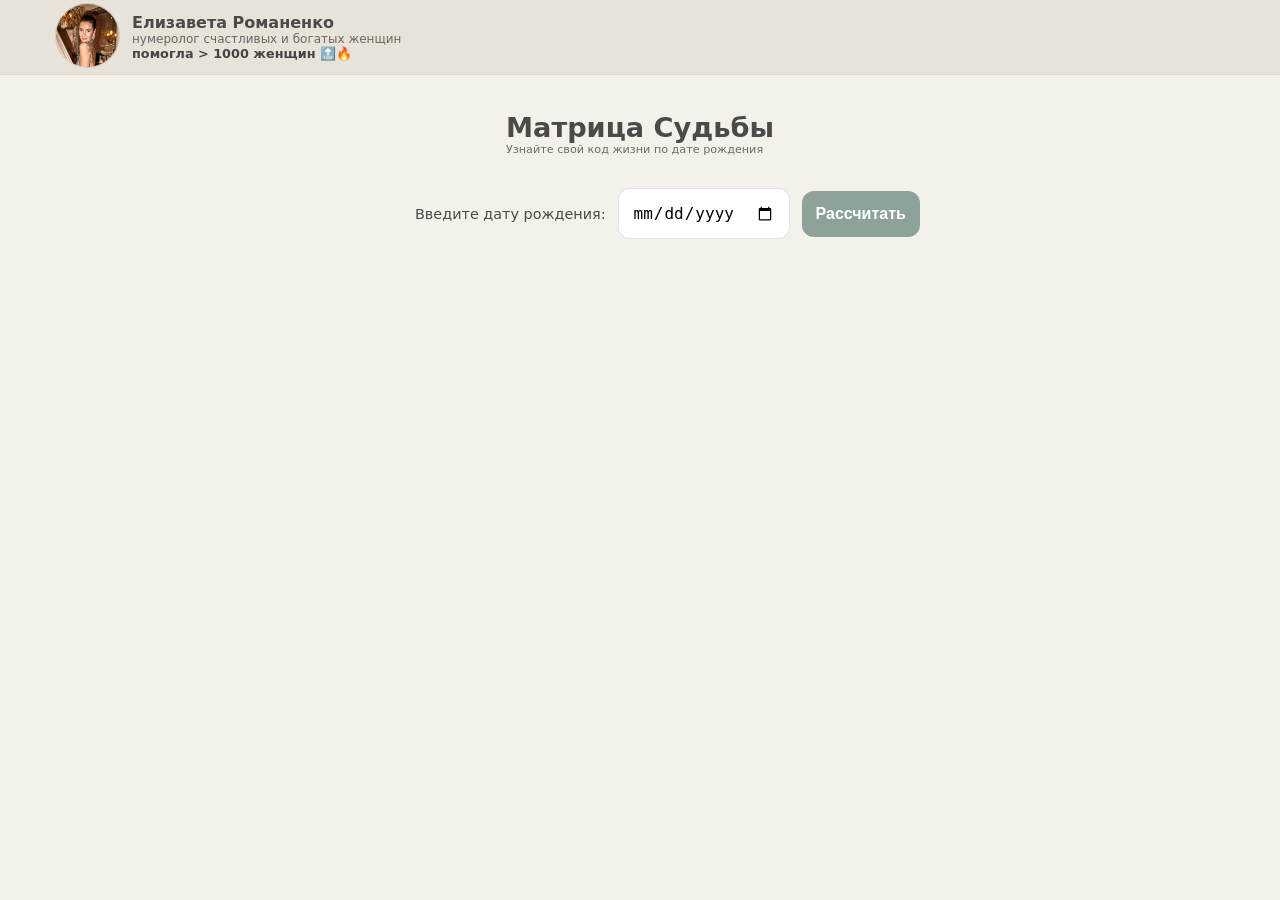
==== index.html @ 77413394 "add hats and style" ====
<!DOCTYPE html>
<html lang="ru">

<head>
  <meta charset="UTF-8" />
  <meta name="viewport" content="width=device-width, initial-scale=1.0" />
  <link rel="stylesheet" href="style.css">
  <link rel="icon"
    href="data:image/svg+xml,<svg xmlns=%22http://www.w3.org/2000/svg%22 viewBox=%220 0 100 100%22><text y=%22.9em%22 font-size=%2290%22>🔮</text></svg>">
  <title>Матрица Судьбы: 22 Аркана</title>
</head>

<body>
  <nav class="expert-banner">
    <div class="banner-content">
      <div class="expert-info">
        <div class="expert-photo">
          <img src="expert-photo.png" alt="Елизавета Романенко">
        </div>
        <div class="expert-text">
            <span class="expert-name">Елизавета Романенко</span>
            <span class="expert-sub">нумеролог счастливых и богатых женщин</span>
            <span class="expert-stat">помогла > 1000 женщин 🔝🔥</span>
        </div>
      </div>
    </div>
  </nav>

  <div id="app">
    <header class="header">
      <h1>Матрица Судьбы</h1>
      <p>Узнайте свой код жизни по дате рождения</p>
    </header>

    <main class="container">
      <section class="input-section">
        <label for="birth-date">Введите дату рождения:</label>
        <input type="date" id="birth-date" required />
        <button id="calculate-btn">Рассчитать</button>
      </section>

      <section id="matrix-display" class="matrix-container"></section>
    </main>
  </div>
  <script type="module" src="main.js"></script>
</body>

</html>
---- style.css ----
:root {
  --bg-color: #f4f1ea;
  --text-color: #4a4a4a;
  --primary-color: #8da399;
  --matrix-line-color: rgba(74, 74, 74, 0.2);
}

* {
  box-sizing: border-box;
  margin: 0;
  padding: 0;
}

body {
  margin: 0;
  padding: 0;
  display: flex;
  flex-direction: column;
  justify-content: flex-start;
  align-items: center;
  min-height: 100vh;
  background-color: var(--bg-color);
  color: var(--text-color);
  font-family: 'Inter', system-ui, sans-serif;
  overflow-x: hidden;
}

#app {
  padding: 20px 15px;
  display: flex;
  flex-direction: column;
  align-items: center;
}

.header h1 {
  font-size: clamp(1.5rem, 8vw, 2.5rem);
  margin-top: 5px;
  font-size: 1.7rem;
  text-align: center;
}

.header p {
  font-size: 0.7rem;
  opacity: 0.8;
  margin-bottom: 2rem;
}

.input-section {
  display: flex;
  flex-direction: column;
  align-items: center;
  gap: 12px;
  width: 90%;
  max-width: 400px;
  margin: 0 auto 2rem;
}

.input-section label {
  white-space: nowrap;
  font-size: 0.9rem;
  text-align: center;
  width: 100%;
}

input,
button {
  width: 100%;
  padding: 14px;
  font-size: 16px;
  border-radius: 12px;
  box-sizing: border-box;
  -webkit-appearance: none;
  appearance: none;
  border: 1px solid rgba(74, 74, 74, 0.15);
}

button {
  background-color: var(--primary-color);
  color: white;
  border: none;
  cursor: pointer;
  font-weight: 600;
  transition: opacity 0.25s;
}

button:hover {
  opacity: 0.9;
}

.matrix-container {
  width: 100%;
  max-width: 500px;
  margin: 0 auto;
  display: flex;
  justify-content: center;
}

.matrix-container svg {
  width: 100%;
  height: auto;
  display: block;
  filter: drop-shadow(0 4px 12px rgba(0, 0, 0, 0.15));
}

@media (min-width: 480px) {
  .input-section {
    flex-direction: row;
    width: 90%;
    max-width: 500px;
  }

  #app {
    padding: 2rem;
  }
}

@media (max-width: 360px) {
  .input-section label {
    font-size: 0.7rem;
  }
}

.expert-banner {
  top: 0;
  z-index: 1000;
  width: 100%;
  height: 75px;
  background-color: rgb(230, 225, 215, 0.9);
  border-bottom: 1px solid #e0d8c8;
  display: flex;
  align-items: center;
  box-sizing: border-box;
}

.banner-content {
  width: 100%;
  max-width: 1200px;
  margin: 0 auto;
  padding: 0 15px;
  display: flex;
  justify-content: space-between;
  align-items: center;
}

.expert-info {
  display: flex;
  align-items: center;
  gap: 12px;
  min-width: 0;
}

.expert-photo img {
  width: 65px;
  height: 65px;
  flex-shrink: 0;
  border-radius: 50%;
  overflow: hidden;
  border: 1px solid #d1c7b7;
}

.expert-text {
  display: flex;
  flex-direction: column;
}

.expert-name {
  font-weight: 700;
  font-size: 1rem;
  white-space: nowrap;
  overflow: hidden;
  text-overflow: ellipsis;
}

.expert-sub {
  font-size: 0.75rem;
  color: #666;
  line-height: 1.2;
}

.expert-stat {
  font-size: 0.8rem;
  font-weight: 600;
  color: #444;
  max-width: 1200px;
}
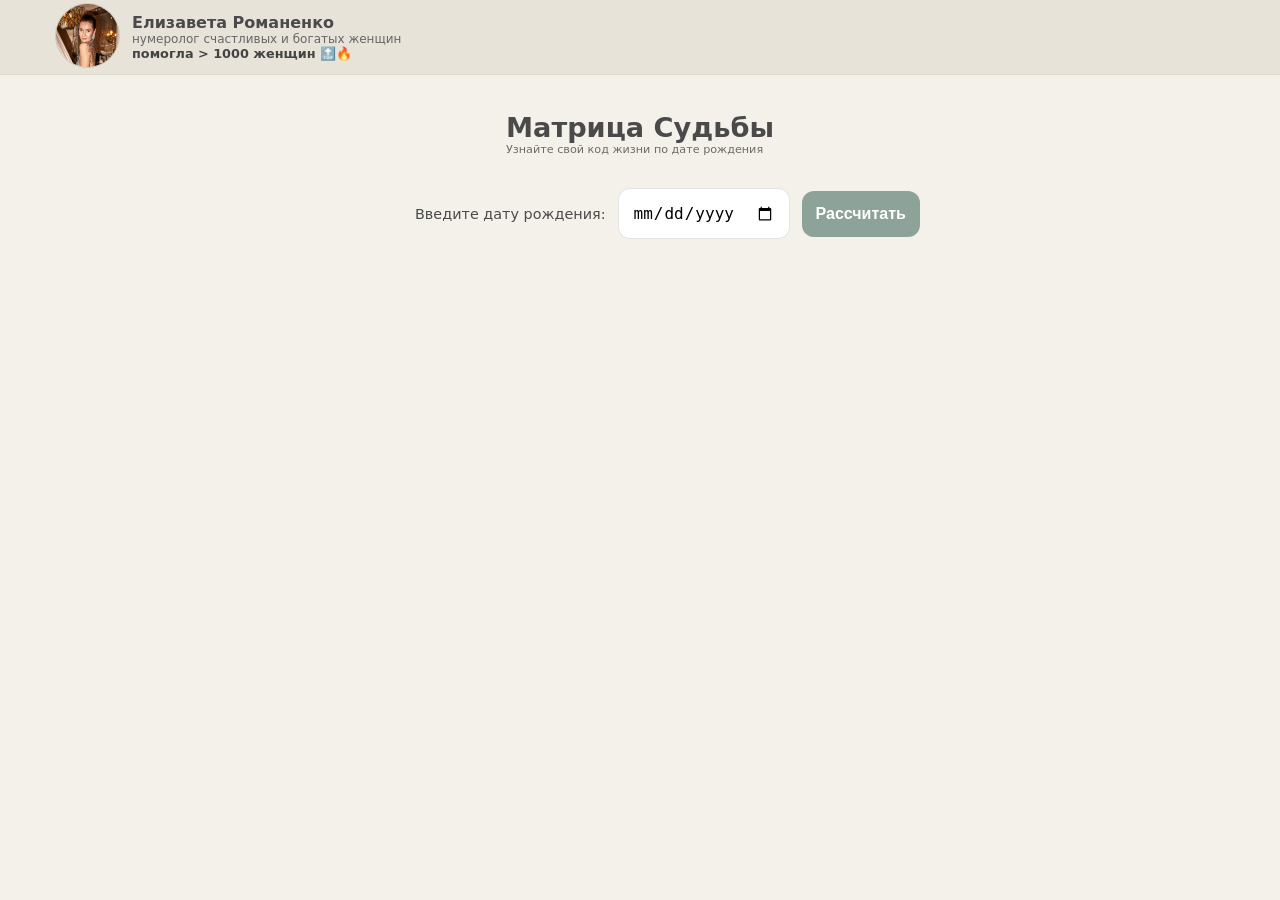
==== commit 9955a692: "fix: mobile image scaling" ====
--- a/index.html
+++ b/index.html
@@ -3,7 +3,7 @@
 
 <head>
   <meta charset="UTF-8" />
-  <meta name="viewport" content="width=device-width, initial-scale=1.0" />
+  <meta name="viewport" content="width=device-width, initial-scale=1.0, maximum-scale=1.0, user-scalable=no"/>
   <link rel="stylesheet" href="style.css">
   <link rel="icon"
     href="data:image/svg+xml,<svg xmlns=%22http://www.w3.org/2000/svg%22 viewBox=%220 0 100 100%22><text y=%22.9em%22 font-size=%2290%22>🔮</text></svg>">
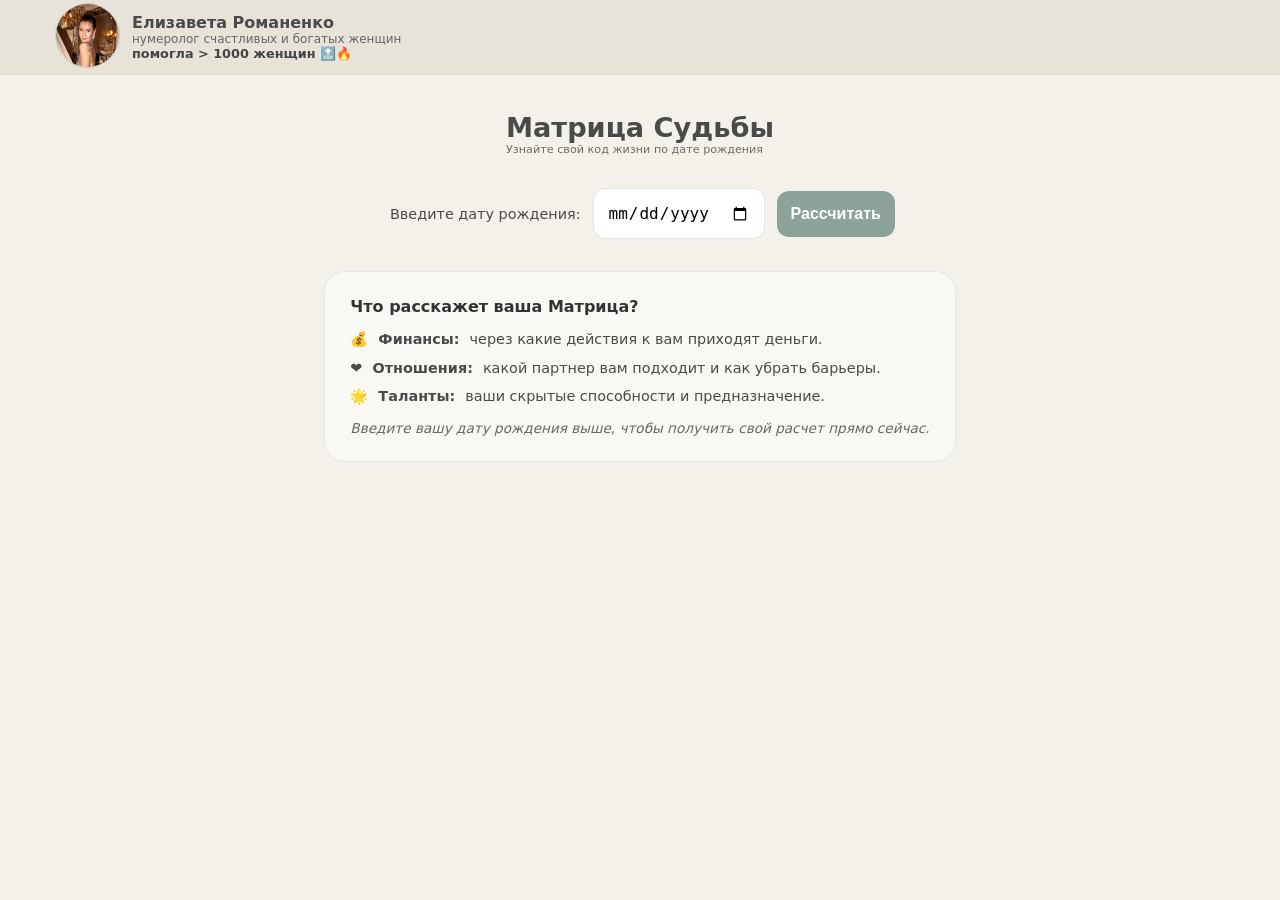
==== commit e824baf8: "add welcome message" ====
--- a/index.html
+++ b/index.html
@@ -3,7 +3,7 @@
 
 <head>
   <meta charset="UTF-8" />
-  <meta name="viewport" content="width=device-width, initial-scale=1.0, maximum-scale=1.0, user-scalable=no"/>
+  <meta name="viewport" content="width=device-width, initial-scale=1.0, maximum-scale=1.0, user-scalable=no" />
   <link rel="stylesheet" href="style.css">
   <link rel="icon"
     href="data:image/svg+xml,<svg xmlns=%22http://www.w3.org/2000/svg%22 viewBox=%220 0 100 100%22><text y=%22.9em%22 font-size=%2290%22>🔮</text></svg>">
@@ -18,9 +18,9 @@
           <img src="expert-photo.png" alt="Елизавета Романенко">
         </div>
         <div class="expert-text">
-            <span class="expert-name">Елизавета Романенко</span>
-            <span class="expert-sub">нумеролог счастливых и богатых женщин</span>
-            <span class="expert-stat">помогла > 1000 женщин 🔝🔥</span>
+          <span class="expert-name">Елизавета Романенко</span>
+          <span class="expert-sub">нумеролог счастливых и богатых женщин</span>
+          <span class="expert-stat">помогла > 1000 женщин 🔝🔥</span>
         </div>
       </div>
     </div>
@@ -39,7 +39,34 @@
         <button id="calculate-btn">Рассчитать</button>
       </section>
 
+      <section id="welcome-content" class="welcome-section">
+        <div class="welcome-card">
+          <h2>Что расскажет ваша Матрица?</h2>
+          <ul class="benefit-list">
+            <li><span>💰</span><strong>Финансы:</strong> через какие действия к вам приходят деньги.</li>
+            <li><span>❤️</span><strong>Отношения:</strong> какой партнер вам подходит и как убрать барьеры.</li>
+            <li><span>🌟</span><strong>Таланты:</strong> ваши скрытые способности и предназначение.</li>
+          </ul>
+          <p class="welcome-note">Введите вашу дату рождения выше, чтобы получить свой расчет прямо сейчас.</p>
+        </div>
+      </section>
+
       <section id="matrix-display" class="matrix-container"></section>
+
+      <section id="cta-section" class="cta-hidden">
+        <div class="cta-content">
+          <p>Вы уже видите свою матрицу.
+            Но без расшифровки это просто набор цифр.
+          </p>
+          <div class="cta-highlight">
+            <p>Именно в разборе становится понятно:</p>
+            <p>где вы теряете деньги, почему повторяются
+              ситуации, а главное — <strong>как это изменить</strong>.</p>
+          </div>
+          <a href="https://t.me/Elizaveta_Romanenk0" target="_blank" class="cta-button">Разобрать мою матрицу с
+            экспертом</a>
+        </div>
+      </section>
     </main>
   </div>
   <script type="module" src="main.js"></script>
--- a/style.css
+++ b/style.css
@@ -182,4 +182,124 @@
   font-weight: 600;
   color: #444;
   max-width: 1200px;
+}
+
+.cta-hidden {
+  display: none;
+  opacity: 0;
+}
+
+.cta-visible {
+  display: block;
+  animation: fadeIdBlur 1s ease-out forwards;
+  margin-top: 3rem;
+  padding: 0 10px;
+  width: 100%;
+  max-width: 450px;
+}
+
+.cta-content {
+  text-align: center;
+  background-color: rgba(255, 255, 255, 0.4);
+  padding: 30px 20 px;
+  border-radius: 24px;
+  border: 1px solid rgba(141, 163, 153, 0.2);
+}
+
+.cta-content p {
+  font-size: 1.2rem;
+  margin-bottom: 8px;
+  font-weight: 500;
+  color: #333;
+}
+
+.cta-highlight {
+  margin: 20px 0;
+  font-size: 0.7rem;
+  line-height: 1;
+  color: var(--text-color);
+  background: white;
+  padding: 15px;
+  border-radius: 16px;
+  box-shadow: 0 4px 10px rgba(0, 0, 0, 0.03);
+}
+
+.cta-highlight p {
+  font-size: 0.7rem;
+}
+
+.cta-button {
+  display: inline-block;
+  background-color: var(--primary-color);
+  color: white;
+  text-decoration: none;
+  padding: 18px 25px;
+  border-radius: 14px;
+  font-weight: 700;
+  font-size: 1rem;
+  transition: all 0.3s ease;
+  box-shadow: 0 10px 20px rgba(141, 163, 153, 0.3);
+}
+
+.cta-button:active {
+  transform: scale(0.96);
+}
+
+@keyframes fadeIdBlur {
+  from {
+    opacity: 0;
+    transform: translateY(30px);
+    filter: blur(10px);
+  }
+  to {
+    opacity: 1;
+    transform: translateY(0);
+    filter: blur(0);
+  }
+}
+
+.welcome-section {
+  margin-bottom: 2rem;
+  transition: opacity 0.5s ease, transform 0.5s ease;
+}
+
+.welcome-hidden {
+  opacity: 0;
+  transform: translateY(-20px);
+  pointer-events: none;
+  display: none;
+}
+
+.welcome-card {
+  background: rgba(255, 255, 255, 0.5);
+  padding: 25px;
+  border-radius: 20px;
+  border: 1px solid rgba(141, 163, 153, 0.2);
+}
+
+.welcome-card h2 {
+  font-size: 1rem;
+  margin-bottom: 15px;
+  color: #333;
+}
+
+.benefit-list {
+  list-style: none;
+  padding: 0;
+  text-align: left;
+}
+
+.benefit-list li {
+  margin-bottom: 12px;
+  font-size: 0.9rem;
+  display: flex;
+  align-items: flex-start;
+  gap: 10px;
+}
+
+.welcome-note {
+  margin-top: 15px;
+  font-style: italic;
+  font-size: 0.85rem;
+  color: #666;
 }
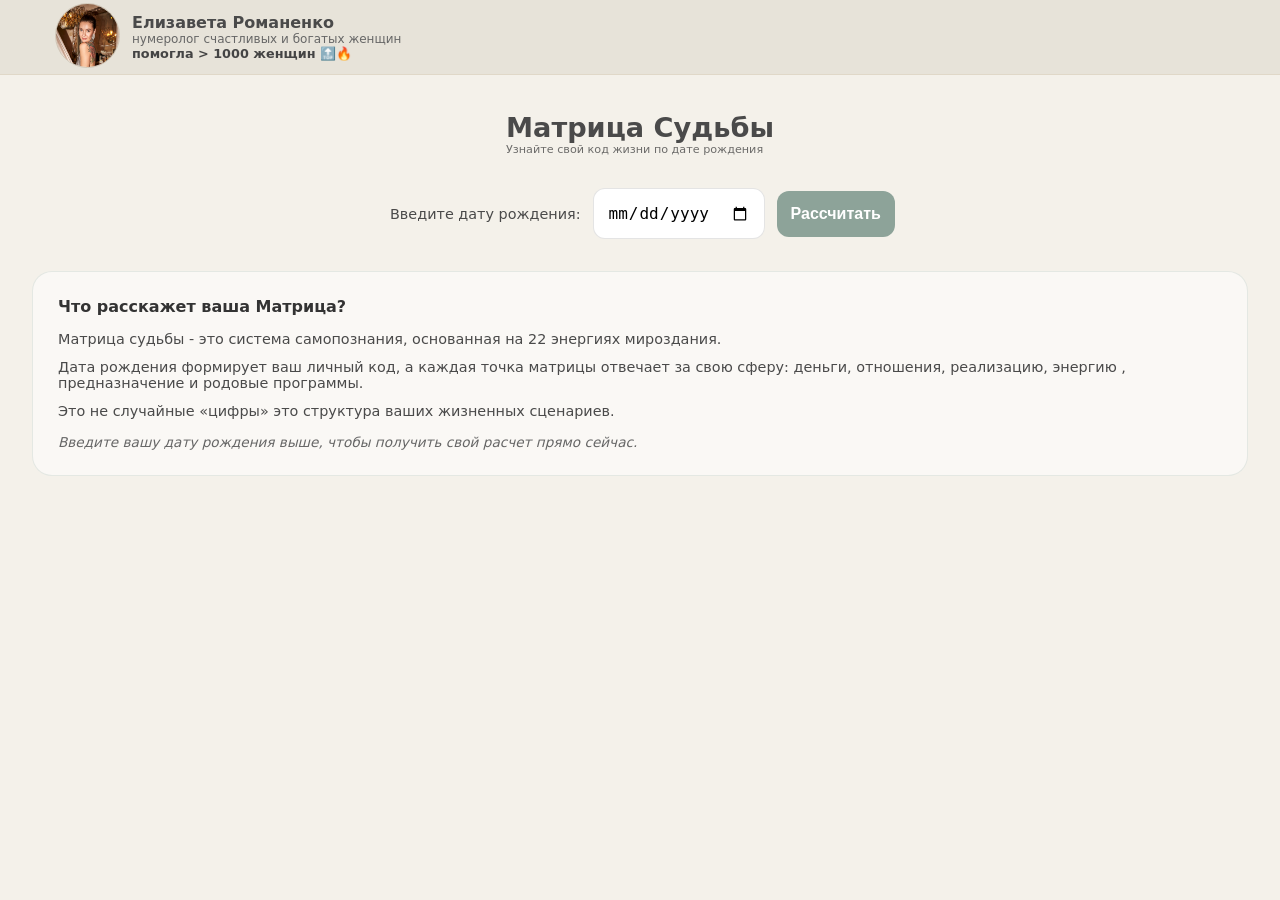
==== commit 18fa727c: "create welcome content" ====
--- a/index.html
+++ b/index.html
@@ -43,9 +43,12 @@
         <div class="welcome-card">
           <h2>Что расскажет ваша Матрица?</h2>
           <ul class="benefit-list">
-            <li><span>💰</span><strong>Финансы:</strong> через какие действия к вам приходят деньги.</li>
-            <li><span>❤️</span><strong>Отношения:</strong> какой партнер вам подходит и как убрать барьеры.</li>
-            <li><span>🌟</span><strong>Таланты:</strong> ваши скрытые способности и предназначение.</li>
+            <li>Матрица судьбы - это система самопознания,
+              основанная на 22 энергиях мироздания.</li>
+            <li>Дата рождения формирует ваш личный код, а каждая точка
+              матрицы отвечает за свою сферу: деньги, отношения, реализацию,
+              энергию , предназначение и родовые программы.</li>
+            <li>Это не случайные «цифры» это структура ваших жизненных сценариев.</li>
           </ul>
           <p class="welcome-note">Введите вашу дату рождения выше, чтобы получить свой расчет прямо сейчас.</p>
         </div>
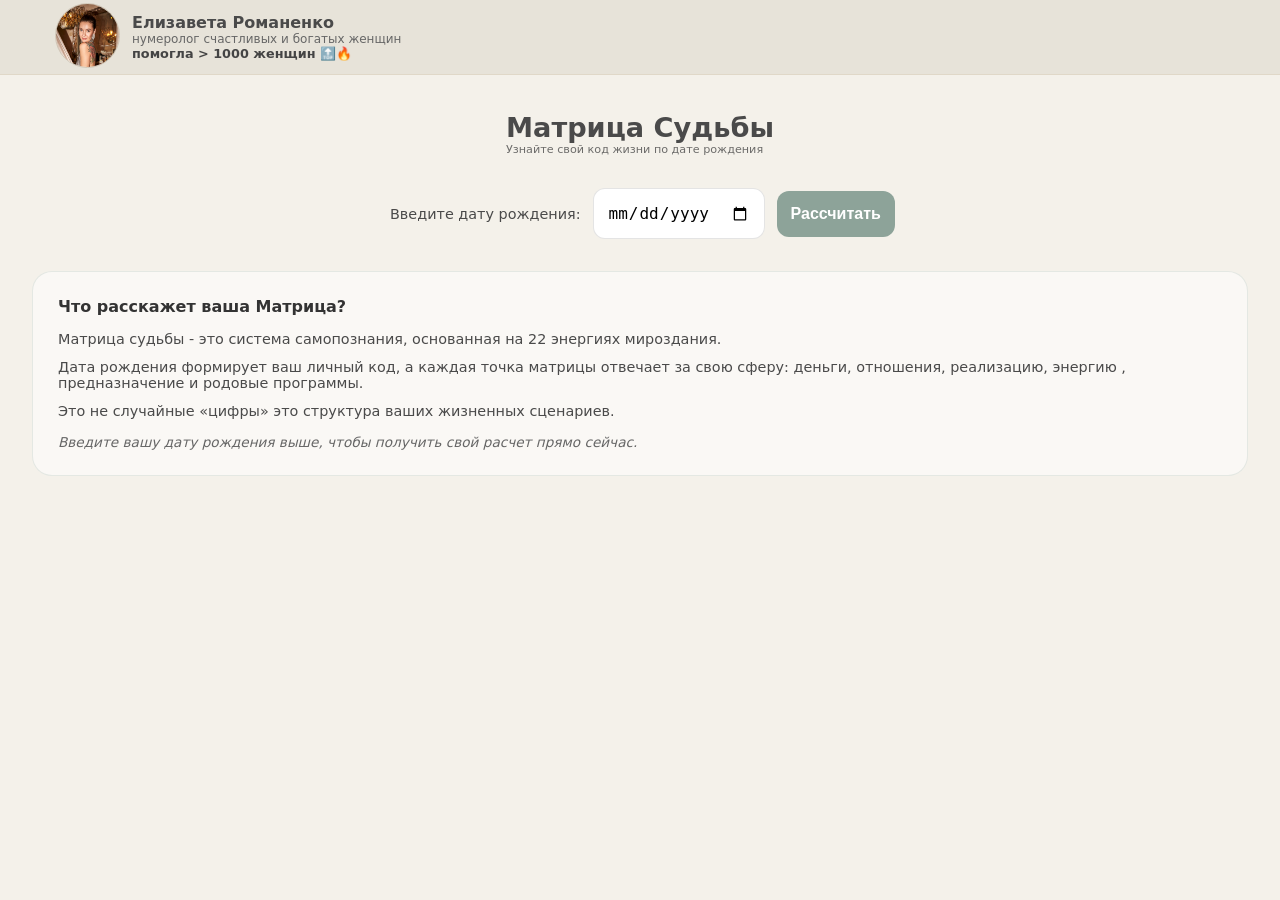
==== commit e86c5829: "create new file html and style" ====
--- a/index.html
+++ b/index.html
@@ -66,8 +66,12 @@
             <p>где вы теряете деньги, почему повторяются
               ситуации, а главное — <strong>как это изменить</strong>.</p>
           </div>
-          <a href="https://t.me/Elizaveta_Romanenk0" target="_blank" class="cta-button">Разобрать мою матрицу с
-            экспертом</a>
+          <a href="https://t.me/Elizaveta_Romanenk0" target="_blank" class="cta-button">Получить разбор 
+            моей матрицы
+          </a>
+          <div class="reviews-section">
+            <a href="reviews.html" id="view-reviews" class="secondary-link">Отзывы</a>
+          </div>
         </div>
       </section>
     </main>
--- a/style.css
+++ b/style.css
@@ -208,6 +208,7 @@
 
 .cta-content p {
   font-size: 1.2rem;
+  margin-top: 10px;
   margin-bottom: 8px;
   font-weight: 500;
   color: #333;
@@ -251,6 +252,7 @@
     transform: translateY(30px);
     filter: blur(10px);
   }
+
   to {
     opacity: 1;
     transform: translateY(0);
@@ -302,4 +304,71 @@
   font-style: italic;
   font-size: 0.85rem;
   color: #666;
+}
+
+.secondary-link {
+  display: inline-block;
+  background-color: var(--primary-color);
+  color: white;
+  text-decoration: none;
+  padding: 18px 25px;
+  margin: 15px;
+  border-radius: 14px;
+  font-weight: 700;
+  font-size: 0.9rem;
+  transition: all 0.3s ease;
+  box-shadow: 0 10px 20px rgba(141, 163, 153, 0.3);
+}
+
+.secondary-link:hover {
+  opacity: 0.7;
+}
+
+.reviews-gallery {
+  display: flex;
+  flex-direction: column;
+  gap: 20px;
+  margin-top: 30px;
+  width: 100%;
+  max-width: 450px;
+  margin-left: auto;
+  margin-right: auto;
+}
+
+.review-item {
+  background: white;
+  padding: 10px;
+  border-radius: 20px;
+  border: 1px solid rgba(141, 163, 153, 0.15);
+  box-shadow: 0 4px 15px rgba(0, 0, 0, 0.03);
+  animation: fadeInUp 0.6s ease forwards;
+}
+
+.review-screenshot {
+  width: 100%;
+  height: auto;
+  display: block;
+  border-radius: 14px;
+  object-fit: contain;
+}
+
+.back-action {
+  margin: 40px 0;
+  text-align: center;
+}
+
+.back-button {
+  display: inline-block;
+  color: #8da399;
+  border: 1px solid #8da399;
+  text-decoration: none;
+  padding: 12px 20px;
+  border-radius: 12px;
+  font-size: 0.9rem;
+  transition: all 0.3s ease;
+}
+
+.back-button:active {
+  background: #8da399;
+  color: white;
 }
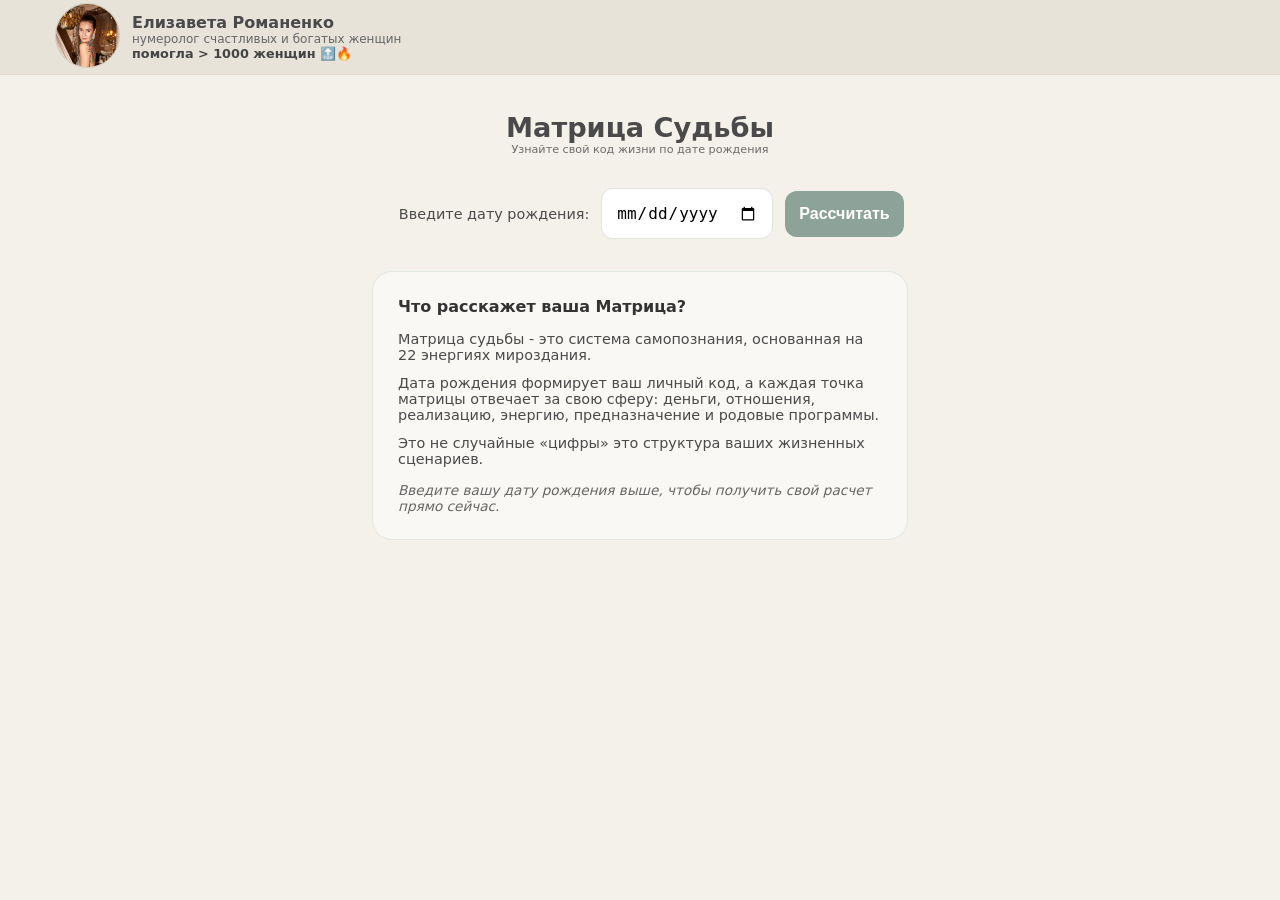
==== commit 643febd0: "fix bugs" ====
--- a/index.html
+++ b/index.html
@@ -3,7 +3,7 @@
 
 <head>
   <meta charset="UTF-8" />
-  <meta name="viewport" content="width=device-width, initial-scale=1.0, maximum-scale=1.0, user-scalable=no" />
+  <meta name="viewport" content="width=device-width, initial-scale=1.0, maximum-scale=1.0, user-scalable=no, viewport-fit=cover"/>
   <link rel="stylesheet" href="style.css">
   <link rel="icon"
     href="data:image/svg+xml,<svg xmlns=%22http://www.w3.org/2000/svg%22 viewBox=%220 0 100 100%22><text y=%22.9em%22 font-size=%2290%22>🔮</text></svg>">
@@ -47,7 +47,7 @@
               основанная на 22 энергиях мироздания.</li>
             <li>Дата рождения формирует ваш личный код, а каждая точка
               матрицы отвечает за свою сферу: деньги, отношения, реализацию,
-              энергию , предназначение и родовые программы.</li>
+              энергию, предназначение и родовые программы.</li>
             <li>Это не случайные «цифры» это структура ваших жизненных сценариев.</li>
           </ul>
           <p class="welcome-note">Введите вашу дату рождения выше, чтобы получить свой расчет прямо сейчас.</p>
@@ -66,12 +66,10 @@
             <p>где вы теряете деньги, почему повторяются
               ситуации, а главное — <strong>как это изменить</strong>.</p>
           </div>
-          <a href="https://t.me/Elizaveta_Romanenk0" target="_blank" class="cta-button">Получить разбор 
+          <a href="https://t.me/Elizaveta_Romanenk0" target="_blank" class="cta-button">Получить разбор
             моей матрицы
           </a>
-          <div class="reviews-section">
-            <a href="reviews.html" id="view-reviews" class="secondary-link">Отзывы</a>
-          </div>
+          <a href="reviews.html" id="view-reviews" class="secondary-link">Отзывы</a>
         </div>
       </section>
     </main>
--- a/style.css
+++ b/style.css
@@ -26,10 +26,20 @@
 }
 
 #app {
+  width: 100%;
+  max-width: 600px;
   padding: 20px 15px;
   display: flex;
   flex-direction: column;
   align-items: center;
+}
+
+.header {
+  width: 100%;
+  display: flex;
+  flex-direction: column;
+  align-items: center;
+  text-align: center;
 }
 
 .header h1 {
@@ -43,6 +53,7 @@
   font-size: 0.7rem;
   opacity: 0.8;
   margin-bottom: 2rem;
+  width: 100%;
 }
 
 .input-section {
@@ -328,16 +339,16 @@
   display: flex;
   flex-direction: column;
   gap: 20px;
-  margin-top: 30px;
-  width: 100%;
-  max-width: 450px;
+  margin-top: 20px;
+  width: 85%;
+  max-width: 320px;
   margin-left: auto;
   margin-right: auto;
 }
 
 .review-item {
   background: white;
-  padding: 10px;
+  padding: 8px;
   border-radius: 20px;
   border: 1px solid rgba(141, 163, 153, 0.15);
   box-shadow: 0 4px 15px rgba(0, 0, 0, 0.03);
@@ -371,4 +382,12 @@
 .back-button:active {
   background: #8da399;
   color: white;
+}
+
+.link-tg {
+  margin: 40px auto;
+  text-align: center;
+  width: 100%;
+  display: flex;
+  justify-content: center;
 }
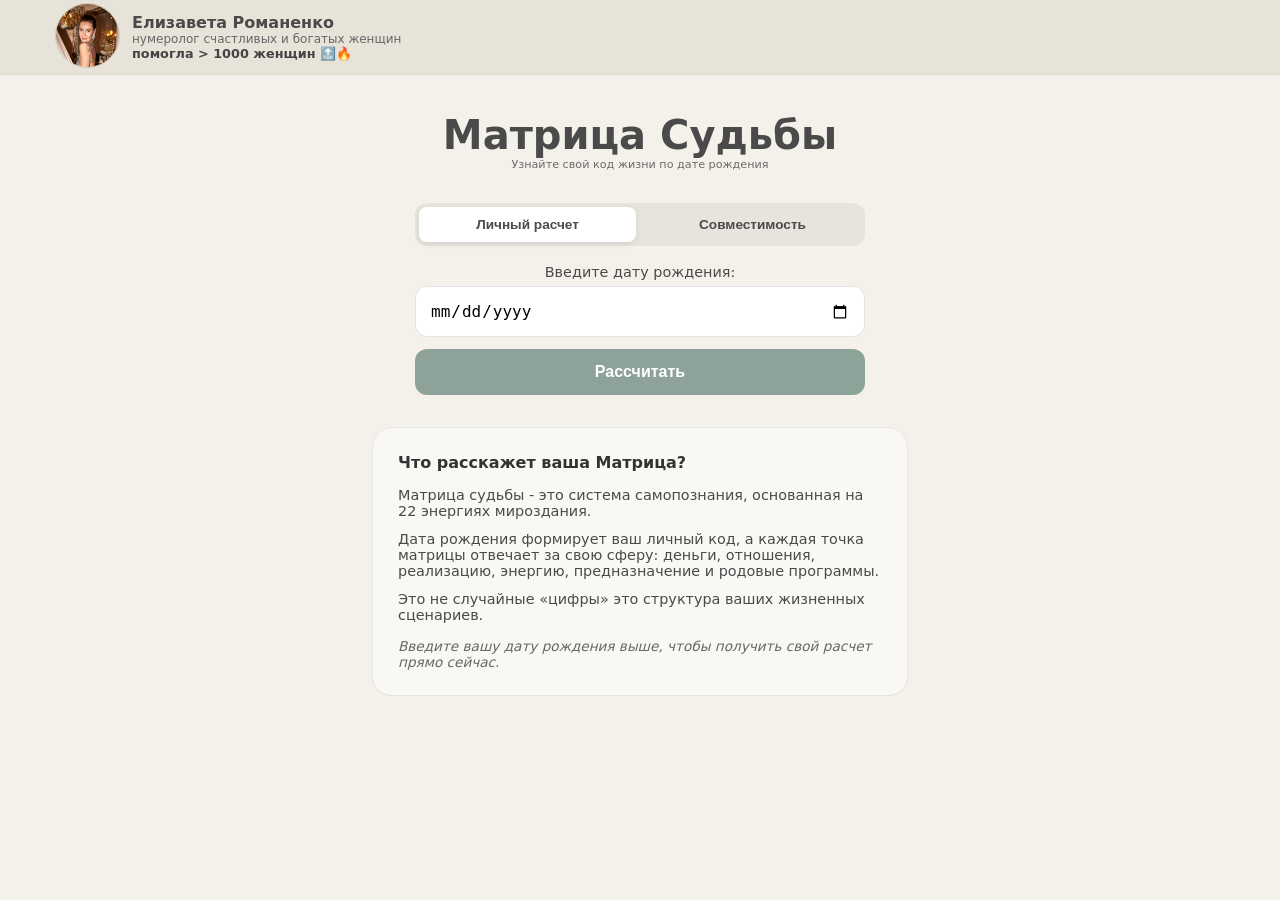
==== commit eb357e71: "refactor index.html and style.css" ====
--- a/index.html
+++ b/index.html
@@ -3,7 +3,8 @@
 
 <head>
   <meta charset="UTF-8" />
-  <meta name="viewport" content="width=device-width, initial-scale=1.0, maximum-scale=1.0, user-scalable=no, viewport-fit=cover"/>
+  <meta name="viewport"
+    content="width=device-width, initial-scale=1.0, maximum-scale=1.0, user-scalable=no, viewport-fit=cover" />
   <link rel="stylesheet" href="style.css">
   <link rel="icon"
     href="data:image/svg+xml,<svg xmlns=%22http://www.w3.org/2000/svg%22 viewBox=%220 0 100 100%22><text y=%22.9em%22 font-size=%2290%22>🔮</text></svg>">
@@ -34,9 +35,19 @@
 
     <main class="container">
       <section class="input-section">
-        <label for="birth-date">Введите дату рождения:</label>
-        <input type="date" id="birth-date" required />
-        <button id="calculate-btn">Рассчитать</button>
+        <div class="calculator-tabs">
+          <button type="button" class="tab-btn active" data-mode="personal">Личный расчет</button>
+          <button type="button" class="tab-btn" data-mode="compatibility">Совместимость</button>
+        </div>
+        <div class="input-group">
+          <label id="label-date-1" for="birth-date">Введите дату рождения:</label>
+          <input type="date" id="birth-date" required />
+        </div>
+        <div class="input-group compatibility-only hidden" id="input-group-2">
+          <label for="birth-date-2">Дата рождения партнера:</label>
+          <input type="date" id="birth-date-2" />
+        </div>
+        <button type="button" id="calculate-btn">Рассчитать</button>
       </section>
 
       <section id="welcome-content" class="welcome-section">
--- a/style.css
+++ b/style.css
@@ -45,7 +45,6 @@
 .header h1 {
   font-size: clamp(1.5rem, 8vw, 2.5rem);
   margin-top: 5px;
-  font-size: 1.7rem;
   text-align: center;
 }
 
@@ -85,16 +84,20 @@
   border: 1px solid rgba(74, 74, 74, 0.15);
 }
 
-button {
+#calculate-btn {
+  width: 100%;
+  padding: 14px;
+  font-size: 16px;
+  border-radius: 12px;
+  border: none;
   background-color: var(--primary-color);
   color: white;
-  border: none;
   cursor: pointer;
   font-weight: 600;
   transition: opacity 0.25s;
 }
 
-button:hover {
+calculate-btn:hover {
   opacity: 0.9;
 }
 
@@ -111,24 +114,6 @@
   height: auto;
   display: block;
   filter: drop-shadow(0 4px 12px rgba(0, 0, 0, 0.15));
-}
-
-@media (min-width: 480px) {
-  .input-section {
-    flex-direction: row;
-    width: 90%;
-    max-width: 500px;
-  }
-
-  #app {
-    padding: 2rem;
-  }
-}
-
-@media (max-width: 360px) {
-  .input-section label {
-    font-size: 0.7rem;
-  }
 }
 
 .expert-banner {
@@ -212,7 +197,7 @@
 .cta-content {
   text-align: center;
   background-color: rgba(255, 255, 255, 0.4);
-  padding: 30px 20 px;
+  padding: 30px 20px;
   border-radius: 24px;
   border: 1px solid rgba(141, 163, 153, 0.2);
 }
@@ -255,20 +240,6 @@
 
 .cta-button:active {
   transform: scale(0.96);
-}
-
-@keyframes fadeIdBlur {
-  from {
-    opacity: 0;
-    transform: translateY(30px);
-    filter: blur(10px);
-  }
-
-  to {
-    opacity: 1;
-    transform: translateY(0);
-    filter: blur(0);
-  }
 }
 
 .welcome-section {
@@ -390,4 +361,74 @@
   width: 100%;
   display: flex;
   justify-content: center;
+}
+
+.calculator-tabs {
+  display: flex;
+  gap: 8px;
+  background-color: rgba(74, 74, 74, 0.08);
+  padding: 4px;
+  border-radius: 12px;
+  width: 100%;
+  margin-bottom: 6px;
+}
+
+.tab-btn {
+  flex: 1;
+  padding: 10px;
+  border: none;
+  background: transparent;
+  color: var(--text-color);
+  font-weight: 600;
+  font-size: 0.85rem;
+  border-radius: 8px;
+  cursor: pointer;
+  transition: all 0.3s ease;
+}
+
+.tab-btn.active {
+  background-color: #fff;
+  color: var(--text-color);
+  box-shadow: 0 2px 6px rgba(0, 0, 0, 0.08);
+}
+
+.input-group {
+  width: 100%;
+  display: flex;
+  flex-direction: column;
+  gap: 6px;
+}
+
+.input-group.hidden {
+  display: none !important;
+}
+
+@keyframes fadeIdBlur {
+  from {
+    opacity: 0;
+    transform: translateY(30px);
+    filter: blur(10px);
+  }
+
+  to {
+    opacity: 1;
+    transform: translateY(0);
+    filter: blur(0);
+  }
+}
+
+@media (min-width: 480px) {
+  .input-section {
+    max-width: 450px;
+  }
+
+  #app {
+    padding: 2rem;
+  }
+}
+
+@media (max-width: 360px) {
+  .input-section label {
+    font-size: 0.8rem;
+  }
 }
